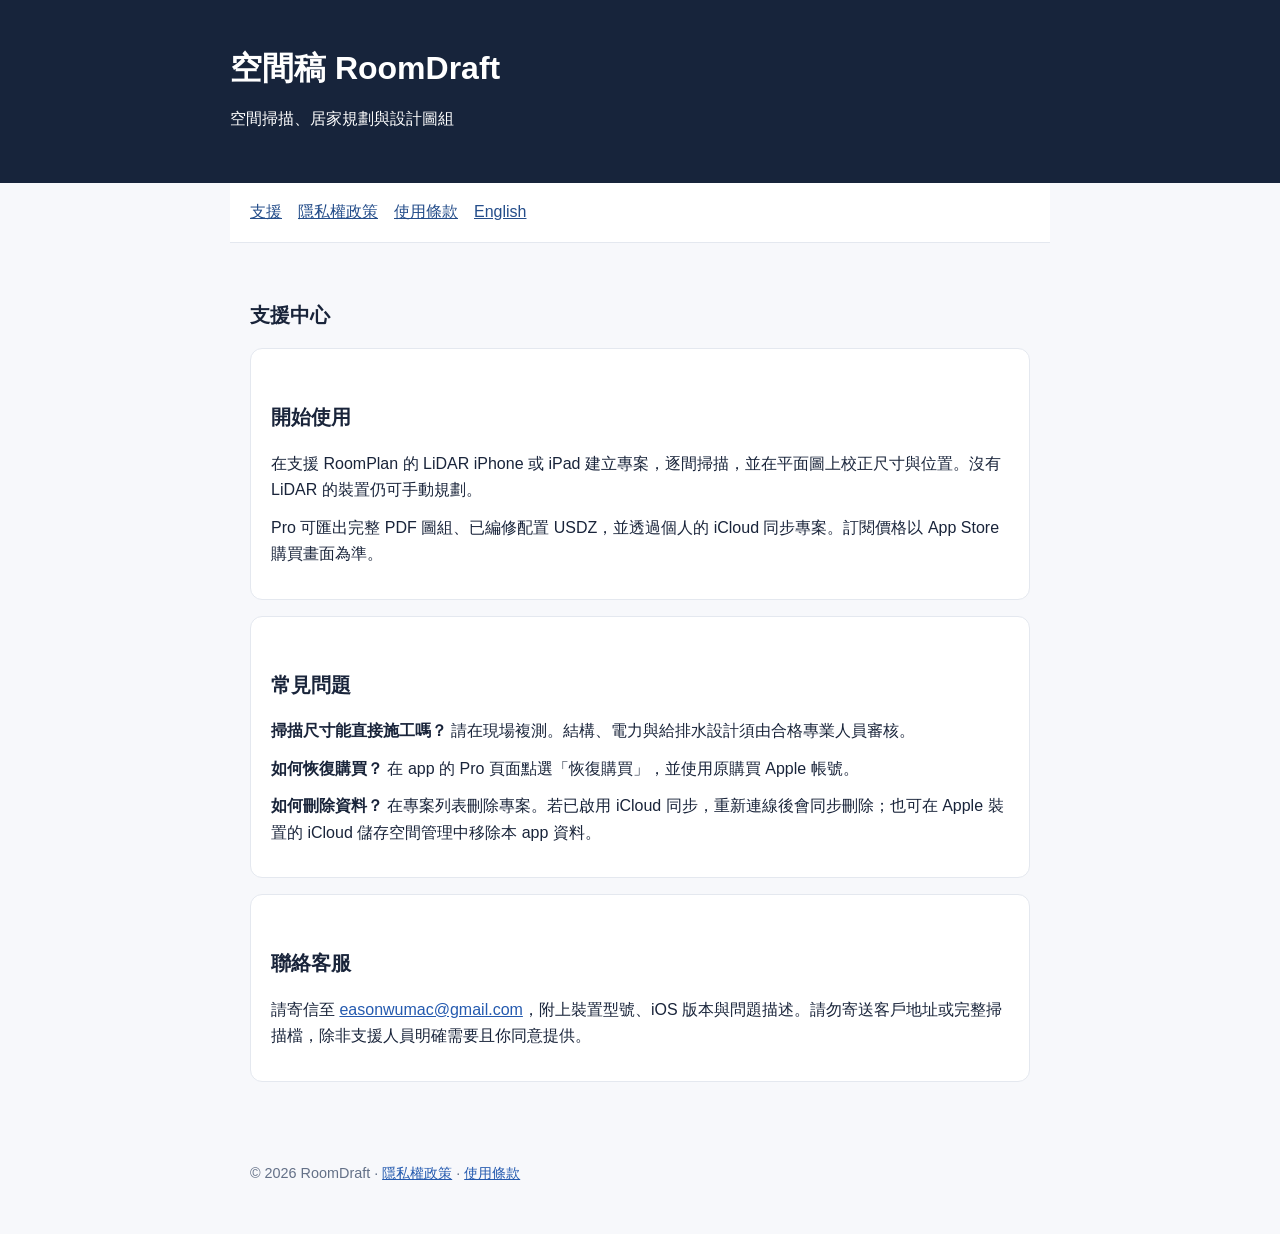
==== index.html @ 34bb9325 "Add bilingual RoomDraft support and legal pages" ====
<!doctype html><html lang="zh-Hant"><head><meta charset="utf-8"><meta name="viewport" content="width=device-width,initial-scale=1"><title>空間稿 RoomDraft｜支援</title><link rel="stylesheet" href="style.css"></head><body><header><div class="hero"><h1>空間稿 RoomDraft</h1><p>空間掃描、居家規劃與設計圖組</p></div></header><nav><a href="index.html">支援</a><a href="privacy.html">隱私權政策</a><a href="terms.html">使用條款</a><a href="en/index.html" lang="en">English</a></nav><main><h2>支援中心</h2><section><h2>開始使用</h2><p>在支援 RoomPlan 的 LiDAR iPhone 或 iPad 建立專案，逐間掃描，並在平面圖上校正尺寸與位置。沒有 LiDAR 的裝置仍可手動規劃。</p><p>Pro 可匯出完整 PDF 圖組、已編修配置 USDZ，並透過個人的 iCloud 同步專案。訂閱價格以 App Store 購買畫面為準。</p></section><section><h2>常見問題</h2><p><strong>掃描尺寸能直接施工嗎？</strong> 請在現場複測。結構、電力與給排水設計須由合格專業人員審核。</p><p><strong>如何恢復購買？</strong> 在 app 的 Pro 頁面點選「恢復購買」，並使用原購買 Apple 帳號。</p><p><strong>如何刪除資料？</strong> 在專案列表刪除專案。若已啟用 iCloud 同步，重新連線後會同步刪除；也可在 Apple 裝置的 iCloud 儲存空間管理中移除本 app 資料。</p></section><section><h2>聯絡客服</h2><p>請寄信至 <a href="mailto:easonwumac@gmail.com?subject=RoomDraft%20Support">easonwumac@gmail.com</a>，附上裝置型號、iOS 版本與問題描述。請勿寄送客戶地址或完整掃描檔，除非支援人員明確需要且你同意提供。</p></section></main><footer>© 2026 RoomDraft · <a href="privacy.html">隱私權政策</a> · <a href="terms.html">使用條款</a></footer></body></html>
---- style.css ----
:root{font-family:-apple-system,BlinkMacSystemFont,"Segoe UI",sans-serif;color:#19243a;background:#f7f8fb}*{box-sizing:border-box}body{margin:0;line-height:1.65}header{background:#17243b;color:#fff;padding:2.5rem 1.25rem}main,nav,footer,.hero{max-width:820px;margin:auto}h1{font-size:2rem;margin:.1rem 0}h2{font-size:1.25rem;margin-top:2rem}p{margin:.7rem 0}nav{display:flex;flex-wrap:wrap;gap:1rem;padding:1rem 1.25rem;background:#fff;border-bottom:1px solid #e4e8ef}nav a{color:#244d8a}main{padding:1.5rem 1.25rem 3rem}a{color:#245aaf}section{background:#fff;border:1px solid #e4e8ef;border-radius:12px;padding:1.25rem;margin:1rem 0}footer{padding:1rem 1.25rem 3rem;color:#637087;font-size:.9rem}.muted{color:#67758d}.button{display:inline-block;background:#dc7b39;color:#fff;padding:.55rem .9rem;border-radius:8px;text-decoration:none}
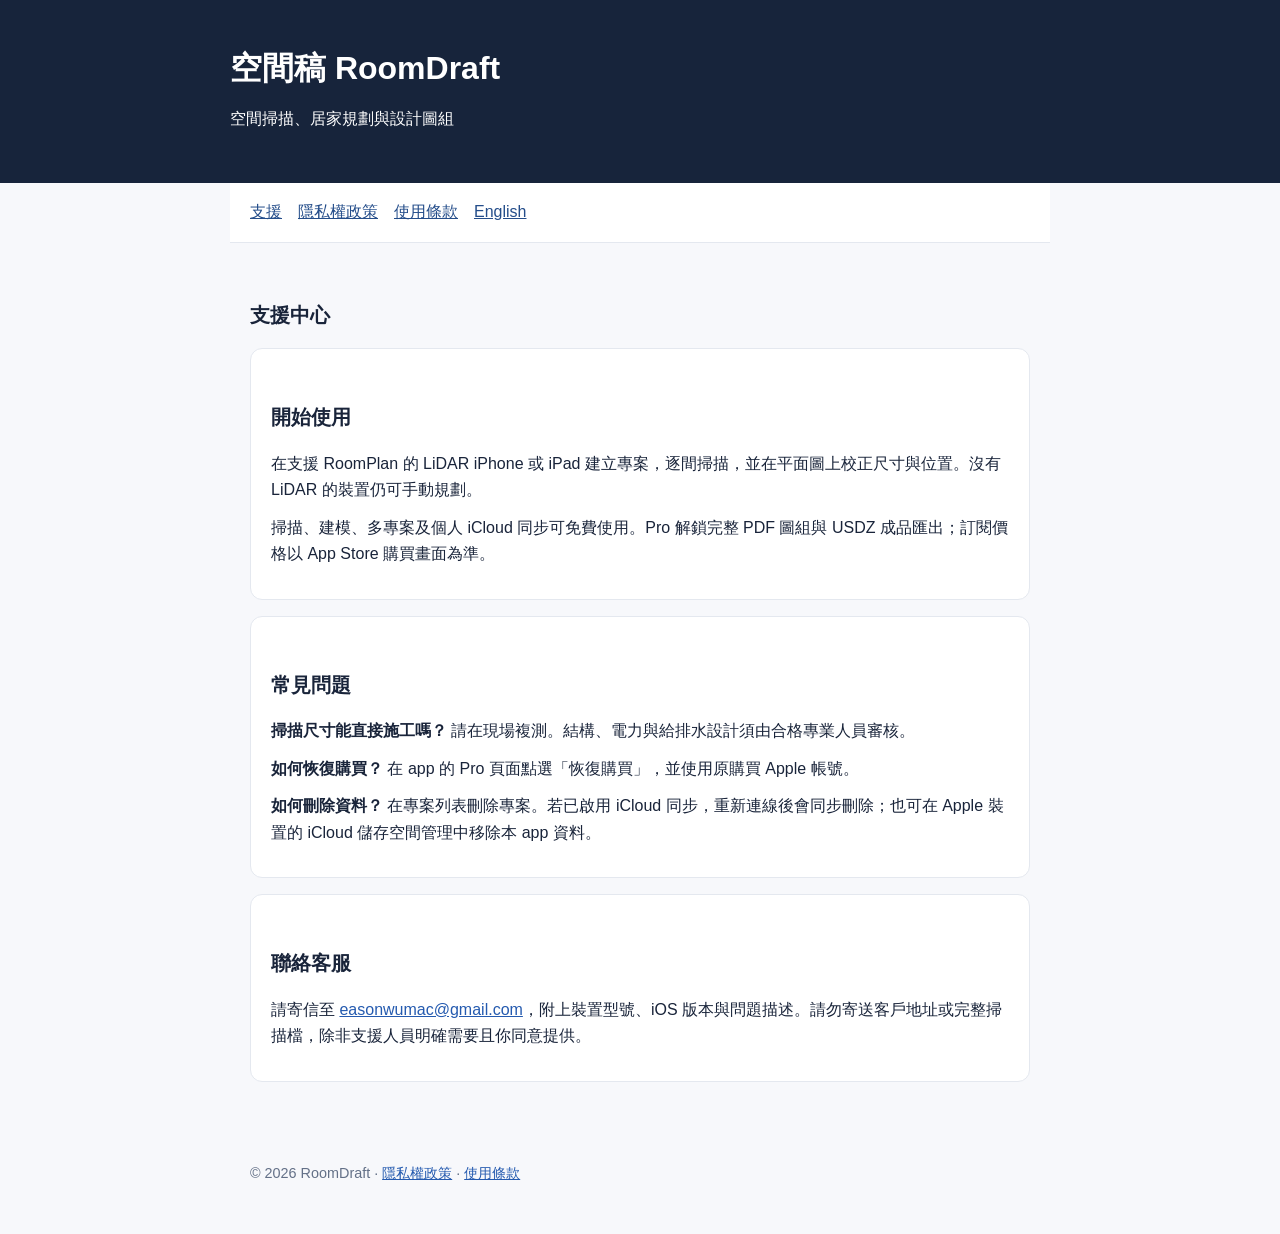
==== commit a4458937: "Clarify free planning and iCloud sync" ====
--- a/index.html
+++ b/index.html
@@ -1 +1 @@
-<!doctype html><html lang="zh-Hant"><head><meta charset="utf-8"><meta name="viewport" content="width=device-width,initial-scale=1"><title>空間稿 RoomDraft｜支援</title><link rel="stylesheet" href="style.css"></head><body><header><div class="hero"><h1>空間稿 RoomDraft</h1><p>空間掃描、居家規劃與設計圖組</p></div></header><nav><a href="index.html">支援</a><a href="privacy.html">隱私權政策</a><a href="terms.html">使用條款</a><a href="en/index.html" lang="en">English</a></nav><main><h2>支援中心</h2><section><h2>開始使用</h2><p>在支援 RoomPlan 的 LiDAR iPhone 或 iPad 建立專案，逐間掃描，並在平面圖上校正尺寸與位置。沒有 LiDAR 的裝置仍可手動規劃。</p><p>Pro 可匯出完整 PDF 圖組、已編修配置 USDZ，並透過個人的 iCloud 同步專案。訂閱價格以 App Store 購買畫面為準。</p></section><section><h2>常見問題</h2><p><strong>掃描尺寸能直接施工嗎？</strong> 請在現場複測。結構、電力與給排水設計須由合格專業人員審核。</p><p><strong>如何恢復購買？</strong> 在 app 的 Pro 頁面點選「恢復購買」，並使用原購買 Apple 帳號。</p><p><strong>如何刪除資料？</strong> 在專案列表刪除專案。若已啟用 iCloud 同步，重新連線後會同步刪除；也可在 Apple 裝置的 iCloud 儲存空間管理中移除本 app 資料。</p></section><section><h2>聯絡客服</h2><p>請寄信至 <a href="mailto:easonwumac@gmail.com?subject=RoomDraft%20Support">easonwumac@gmail.com</a>，附上裝置型號、iOS 版本與問題描述。請勿寄送客戶地址或完整掃描檔，除非支援人員明確需要且你同意提供。</p></section></main><footer>© 2026 RoomDraft · <a href="privacy.html">隱私權政策</a> · <a href="terms.html">使用條款</a></footer></body></html>
+<!doctype html><html lang="zh-Hant"><head><meta charset="utf-8"><meta name="viewport" content="width=device-width,initial-scale=1"><title>空間稿 RoomDraft｜支援</title><link rel="stylesheet" href="style.css"></head><body><header><div class="hero"><h1>空間稿 RoomDraft</h1><p>空間掃描、居家規劃與設計圖組</p></div></header><nav><a href="index.html">支援</a><a href="privacy.html">隱私權政策</a><a href="terms.html">使用條款</a><a href="en/index.html" lang="en">English</a></nav><main><h2>支援中心</h2><section><h2>開始使用</h2><p>在支援 RoomPlan 的 LiDAR iPhone 或 iPad 建立專案，逐間掃描，並在平面圖上校正尺寸與位置。沒有 LiDAR 的裝置仍可手動規劃。</p><p>掃描、建模、多專案及個人 iCloud 同步可免費使用。Pro 解鎖完整 PDF 圖組與 USDZ 成品匯出；訂閱價格以 App Store 購買畫面為準。</p></section><section><h2>常見問題</h2><p><strong>掃描尺寸能直接施工嗎？</strong> 請在現場複測。結構、電力與給排水設計須由合格專業人員審核。</p><p><strong>如何恢復購買？</strong> 在 app 的 Pro 頁面點選「恢復購買」，並使用原購買 Apple 帳號。</p><p><strong>如何刪除資料？</strong> 在專案列表刪除專案。若已啟用 iCloud 同步，重新連線後會同步刪除；也可在 Apple 裝置的 iCloud 儲存空間管理中移除本 app 資料。</p></section><section><h2>聯絡客服</h2><p>請寄信至 <a href="mailto:easonwumac@gmail.com?subject=RoomDraft%20Support">easonwumac@gmail.com</a>，附上裝置型號、iOS 版本與問題描述。請勿寄送客戶地址或完整掃描檔，除非支援人員明確需要且你同意提供。</p></section></main><footer>© 2026 RoomDraft · <a href="privacy.html">隱私權政策</a> · <a href="terms.html">使用條款</a></footer></body></html>
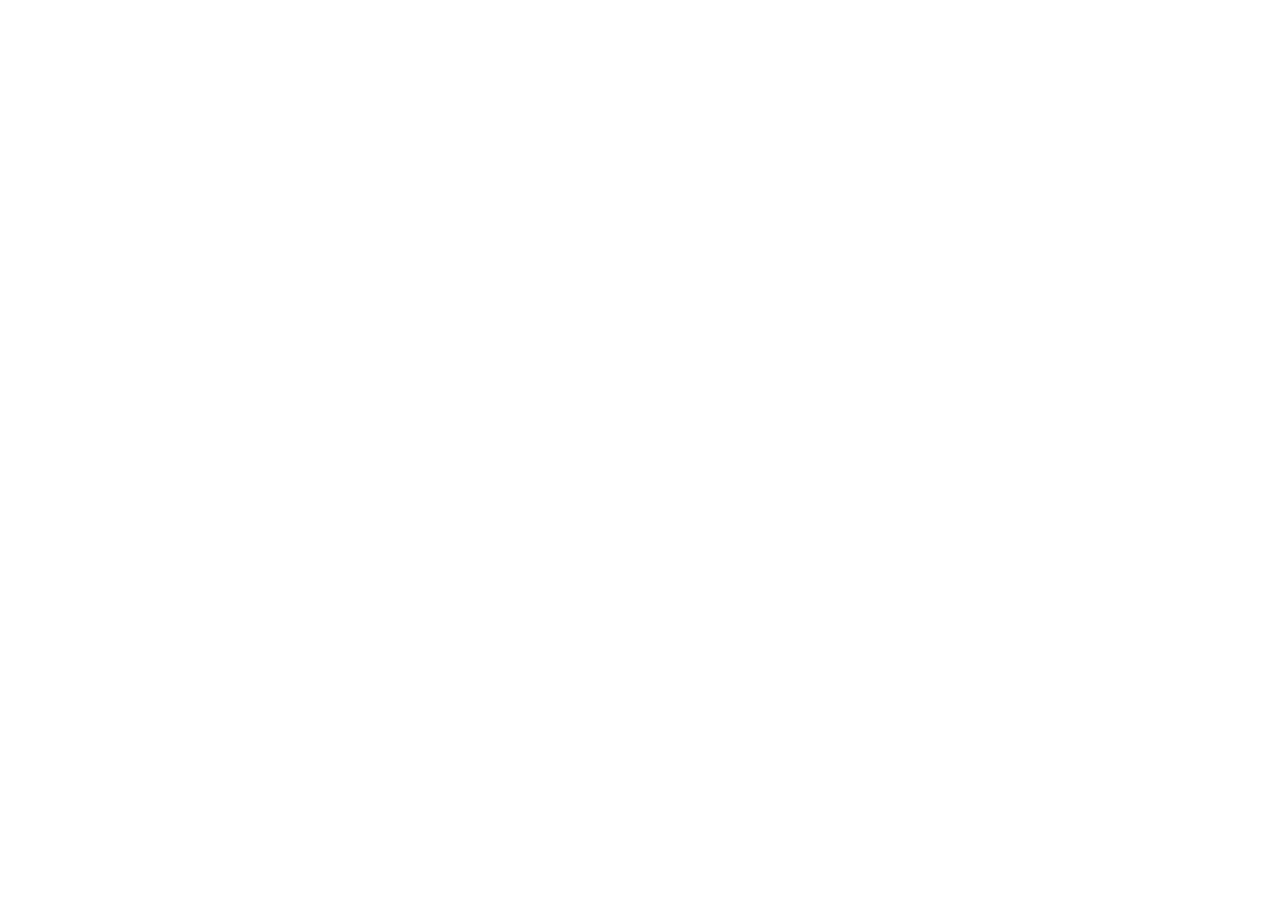
==== commit fd7906b1: "Redirect RoomDraft pages to easonwumac.github.io/roomdraft" ====
--- a/index.html
+++ b/index.html
@@ -1 +1,5 @@
-<!doctype html><html lang="zh-Hant"><head><meta charset="utf-8"><meta name="viewport" content="width=device-width,initial-scale=1"><title>空間稿 RoomDraft｜支援</title><link rel="stylesheet" href="style.css"></head><body><header><div class="hero"><h1>空間稿 RoomDraft</h1><p>空間掃描、居家規劃與設計圖組</p></div></header><nav><a href="index.html">支援</a><a href="privacy.html">隱私權政策</a><a href="terms.html">使用條款</a><a href="en/index.html" lang="en">English</a></nav><main><h2>支援中心</h2><section><h2>開始使用</h2><p>在支援 RoomPlan 的 LiDAR iPhone 或 iPad 建立專案，逐間掃描，並在平面圖上校正尺寸與位置。沒有 LiDAR 的裝置仍可手動規劃。</p><p>掃描、建模、多專案及個人 iCloud 同步可免費使用。Pro 解鎖完整 PDF 圖組與 USDZ 成品匯出；訂閱價格以 App Store 購買畫面為準。</p></section><section><h2>常見問題</h2><p><strong>掃描尺寸能直接施工嗎？</strong> 請在現場複測。結構、電力與給排水設計須由合格專業人員審核。</p><p><strong>如何恢復購買？</strong> 在 app 的 Pro 頁面點選「恢復購買」，並使用原購買 Apple 帳號。</p><p><strong>如何刪除資料？</strong> 在專案列表刪除專案。若已啟用 iCloud 同步，重新連線後會同步刪除；也可在 Apple 裝置的 iCloud 儲存空間管理中移除本 app 資料。</p></section><section><h2>聯絡客服</h2><p>請寄信至 <a href="mailto:easonwumac@gmail.com?subject=RoomDraft%20Support">easonwumac@gmail.com</a>，附上裝置型號、iOS 版本與問題描述。請勿寄送客戶地址或完整掃描檔，除非支援人員明確需要且你同意提供。</p></section></main><footer>© 2026 RoomDraft · <a href="privacy.html">隱私權政策</a> · <a href="terms.html">使用條款</a></footer></body></html>
+<!doctype html>
+<html lang="zh-Hant"><head><meta charset="utf-8"><meta name="viewport" content="width=device-width, initial-scale=1">
+<title>Moved</title><link rel="canonical" href="https://easonwumac.github.io/roomdraft/support.html">
+<meta http-equiv="refresh" content="0; url=https://easonwumac.github.io/roomdraft/support.html"></head>
+<body><p><a href="https://easonwumac.github.io/roomdraft/support.html">https://easonwumac.github.io/roomdraft/support.html</a></p></body></html>
